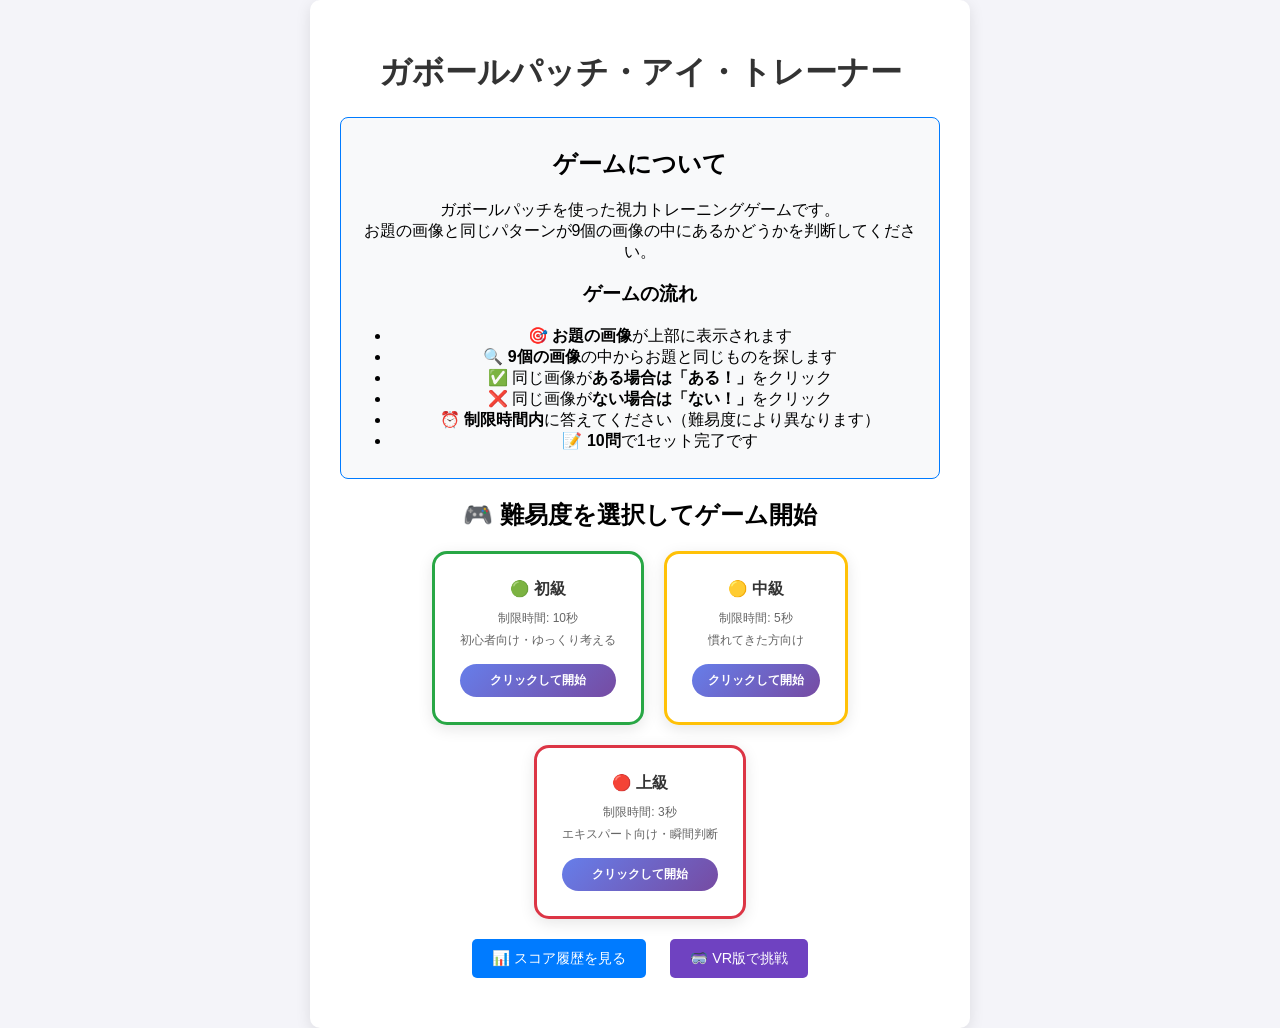
==== index.html @ 8fbe5a4f "Initial commit: Gabor patch eye trainer (PC + VR) Add existing project files (HTML/CSS/JS game, VR m" ====
<!DOCTYPE html>
<html lang="ja">
<head>
    <meta charset="UTF-8">
    <meta name="viewport" content="width=device-width, initial-scale=1.0">
    <title>ガボールパッチ・アイ・トレーナー</title>
    <link rel="stylesheet" href="style.css">
</head>
<body>
    <div id="container">
        <div class="start-container">
            <h1>ガボールパッチ・アイ・トレーナー</h1>
            
            <div class="game-description">
                <h2>ゲームについて</h2>
                <p>ガボールパッチを使った視力トレーニングゲームです。<br>
                お題の画像と同じパターンが9個の画像の中にあるかどうかを判断してください。</p>
                
                <h3>ゲームの流れ</h3>
                <ul>
                    <li>🎯 <strong>お題の画像</strong>が上部に表示されます</li>
                    <li>🔍 <strong>9個の画像</strong>の中からお題と同じものを探します</li>
                    <li>✅ 同じ画像が<strong>ある場合は「ある！」</strong>をクリック</li>
                    <li>❌ 同じ画像が<strong>ない場合は「ない！」</strong>をクリック</li>
                    <li>⏰ <strong>制限時間内</strong>に答えてください（難易度により異なります）</li>
                    <li>📝 <strong>10問</strong>で1セット完了です</li>
                </ul>
            </div>
            
            <!-- 難易度選択 -->
            <div class="difficulty-selection">
                <h2>🎮 難易度を選択してゲーム開始</h2>
                <div class="difficulty-cards">
                    <button class="difficulty-card beginner" onclick="startGame('beginner')">
                        <h3>🟢 初級</h3>
                        <p>制限時間: 10秒</p>
                        <p>初心者向け・ゆっくり考える</p>
                        <div class="start-text">クリックして開始</div>
                    </button>
                    
                    <button class="difficulty-card intermediate" onclick="startGame('intermediate')">
                        <h3>🟡 中級</h3>
                        <p>制限時間: 5秒</p>
                        <p>慣れてきた方向け</p>
                        <div class="start-text">クリックして開始</div>
                    </button>
                    
                    <button class="difficulty-card advanced" onclick="startGame('advanced')">
                        <h3>🔴 上級</h3>
                        <p>制限時間: 3秒</p>
                        <p>エキスパート向け・瞬間判断</p>
                        <div class="start-text">クリックして開始</div>
                    </button>
                </div>
            </div>
            
            <div class="navigation">
                <a href="results.html" class="nav-button">📊 スコア履歴を見る</a>
                <a href="vr-index.html" class="nav-button vr-nav-button">🥽 VR版で挑戦</a>
            </div>
        </div>
    </div>

    <script>
        function startGame(difficulty) {
            // 選択した難易度をローカルストレージに保存
            localStorage.setItem('selectedDifficulty', difficulty);
            // ゲームページに移動
            window.location.href = 'game.html';
        }
    </script>
</body>
</html>
---- style.css ----
body {
    font-family: 'Arial', sans-serif;
    display: flex;
    justify-content: center;
    align-items: center;
    min-height: 100vh;
    margin: 0;
    background-color: #f4f4f9;
}

#container {
    background: #fff;
    padding: 30px;
    border-radius: 10px;
    box-shadow: 0 4px 15px rgba(0, 0, 0, 0.1);
    text-align: center;
    width: 90%;
    max-width: 600px;
}

h1 {
    color: #333;
}

/* ナビゲーション */
.navigation {
    margin: 20px 0;
    text-align: center;
}

.nav-button {
    padding: 10px 20px;
    margin: 0 10px;
    background-color: #007bff;
    color: white;
    border: none;
    border-radius: 5px;
    cursor: pointer;
    text-decoration: none;
    display: inline-block;
    font-size: 0.9em;
}

.nav-button:hover {
    background-color: #0056b3;
}

.reset-button {
    background-color: #dc3545 !important;
    border: 2px solid #dc3545;
    transition: all 0.3s ease;
}

.vr-nav-button {
    background-color: #6f42c1;
}

.vr-nav-button:hover {
    background-color: #59339d;
}

.reset-button:hover {
    background-color: #c82333 !important;
    border-color: #bd2130;
    transform: translateY(-1px);
    box-shadow: 0 4px 8px rgba(220, 53, 69, 0.3);
}

/* 難易度表示 */
.difficulty-info {
    background: #f0f8ff;
    padding: 10px;
    border-radius: 5px;
    margin: 10px 0;
}

/* 難易度選択カード */
.difficulty-cards {
    display: flex;
    gap: 20px;
    justify-content: center;
    flex-wrap: wrap;
    margin: 20px 0;
}

.difficulty-card {
    background: white;
    border: 3px solid #ddd;
    border-radius: 15px;
    padding: 25px;
    min-width: 180px;
    cursor: pointer;
    transition: all 0.3s ease;
    box-shadow: 0 4px 15px rgba(0,0,0,0.1);
    position: relative;
    /* ボタンとしてのスタイルを追加 */
    font-family: inherit;
    outline: none;
    text-align: center;
}

.difficulty-card:hover {
    transform: translateY(-8px);
    box-shadow: 0 8px 25px rgba(0,0,0,0.2);
}

.difficulty-card:active {
    transform: translateY(-3px);
    box-shadow: 0 4px 15px rgba(0,0,0,0.15);
}

.difficulty-card.beginner {
    border-color: #28a745;
}

.difficulty-card.beginner:hover {
    background-color: #f8fff9;
    border-color: #20c997;
}

.difficulty-card.intermediate {
    border-color: #ffc107;
}

.difficulty-card.intermediate:hover {
    background-color: #fffdf0;
    border-color: #e0a800;
}

.difficulty-card.advanced {
    border-color: #dc3545;
}

.difficulty-card.advanced:hover {
    background-color: #fff5f5;
    border-color: #c82333;
}

.difficulty-card h3 {
    margin: 0 0 10px 0;
    color: #333;
}

.difficulty-card p {
    margin: 5px 0;
    color: #666;
    font-size: 0.9em;
}

.start-text {
    margin-top: 15px;
    padding: 8px 16px;
    background: linear-gradient(135deg, #667eea 0%, #764ba2 100%);
    color: white;
    border-radius: 20px;
    font-weight: bold;
    font-size: 0.9em;
    transition: all 0.3s ease;
}

/* スタート画面 */
.start-container {
    text-align: center;
}

.game-description {
    background: #f8f9fa;
    border: 1px solid #007bff;
    border-radius: 8px;
    padding: 10px;
    margin-bottom: 20px;
    text-align: center;
}

/* 結果ページ */
.stats-grid {
    display: grid;
    grid-template-columns: repeat(auto-fit, minmax(200px, 1fr));
    gap: 15px;
    margin: 20px 0;
}

.stat-card {
    background: #f8f9fa;
    padding: 15px;
    border-radius: 8px;
    text-align: center;
    border: 2px solid #e9ecef;
}

.stat-value {
    font-size: 2em;
    font-weight: bold;
    color: #007bff;
}

.stat-label {
    color: #6c757d;
    margin-top: 5px;
}

.chart-container {
    margin: 20px 0;
    padding: 20px;
    background: white;
    border-radius: 10px;
    box-shadow: 0 2px 10px rgba(0,0,0,0.1);
}

.filter-section {
    margin: 20px 0;
    text-align: center;
}

.filter-section select {
    padding: 8px 12px;
    border: 1px solid #ddd;
    border-radius: 5px;
    margin-left: 10px;
}

.no-data {
    text-align: center;
    padding: 40px;
    background: #f8f9fa;
    border-radius: 10px;
    margin: 20px 0;
}

.start-button {
    background-color: #28a745;
    color: white;
    border: none;
    padding: 15px 30px;
    font-size: 1.2em;
    border-radius: 8px;
    cursor: pointer;
    text-decoration: none;
    display: inline-block;
    margin: 10px;
}

.start-button:hover {
    background-color: #218838;
}

.difficulty-info p {
    margin: 0;
    font-weight: bold;
    color: #007bff;
}

/* カウントダウン表示 */
.countdown-overlay {
    position: fixed;
    top: 0;
    left: 0;
    width: 100%;
    height: 100%;
    background: rgba(0, 0, 0, 0.8);
    display: flex;
    justify-content: center;
    align-items: center;
    z-index: 1000;
}

.countdown-content {
    background: white;
    padding: 50px;
    border-radius: 20px;
    text-align: center;
    box-shadow: 0 10px 30px rgba(0, 0, 0, 0.3);
}

.countdown-content h2 {
    color: #333;
    margin-bottom: 20px;
}

#countdown-number {
    font-size: 120px;
    font-weight: bold;
    color: #007bff;
    margin: 20px 0;
    animation: countdown-pulse 1s ease-in-out;
}

@keyframes countdown-pulse {
    0% { transform: scale(1); opacity: 0.5; }
    50% { transform: scale(1.2); opacity: 1; }
    100% { transform: scale(1); opacity: 0.5; }
}

.countdown-content p {
    color: #666;
    font-size: 18px;
    margin-top: 20px;
}

/* ゲームメインエリア（横並びレイアウト） */
#game-main-area {
    display: flex;
    gap: 30px;
    margin: 20px 0;
    align-items: flex-start;
}

/* お題表示エリア */
#target-area {
    flex: 0 0 250px; /* 固定幅250px */
    text-align: center;
}

#target-area h2 {
    color: #007bff;
    margin-bottom: 15px;
    font-size: 1.5em;
}

/* ガボールパッチ表示エリア */
#gabor-area {
    flex: 1; /* 残りのスペースを使用 */
    display: grid;
    /* 3x3のグリッドで均等に配置 */
    grid-template-columns: repeat(3, 1fr); 
    gap: 10px;
    padding: 20px;
    background-color: #f8f9fa;
    border: 2px solid #dee2e6;
    border-radius: 10px;
}

.gabor-patch {
    width: 100%;
    /* アスペクト比を1:1に保つ */
    aspect-ratio: 1 / 1; 
    /* 画像を完全に覆うためにオブジェクトフィットを使用 */
    object-fit: cover; 
    border-radius: 50%; /* パッチを円形にしたい場合 */
}

/* コントロールパネル */
#control-panel {
    margin-top: 20px;
}

/* お題画像のスタイル */
#target-display {
    margin: 15px 0;
    padding: 15px;
    background-color: #f9f9f9;
    border: 3px solid #007bff;
    border-radius: 10px;
    box-shadow: 0 4px 15px rgba(0, 123, 255, 0.2);
}

.target-image {
    width: 150px;
    height: 150px;
    object-fit: cover;
    border-radius: 50%;
    border: 3px solid #333;
}

#answer-buttons {
    margin: 20px 0;
}

#answer-buttons button {
    display: block;
    width: 100%;
    padding: 12px 20px;
    margin: 8px 0;
    font-size: 1.1em;
    cursor: pointer;
    border: none;
    border-radius: 8px;
    transition: all 0.3s ease;
}

#btn-yes {
    background-color: #4CAF50; /* 緑 */
    color: white;
}

#btn-no {
    background-color: #F44336; /* 赤 */
    color: white;
}

#btn-yes:hover, #btn-no:hover {
    opacity: 0.8;
}

/* レスポンシブデザイン */
@media (max-width: 768px) {
    #game-main-area {
        flex-direction: column;
        gap: 20px;
    }
    
    #target-area {
        flex: none;
        width: 100%;
    }
    
    .target-image {
        width: 120px;
        height: 120px;
    }
    
    #answer-buttons {
        display: flex;
        gap: 10px;
    }
    
    #answer-buttons button {
        flex: 1;
        margin: 0;
    }
}

/* 結果表示 */
.hidden {
    display: none;
}

#feedback {
    margin-top: 10px;
    font-weight: bold;
    min-height: 20px; /* 一時的なメッセージ表示用に高さを確保 */
}

/* タイマー表示 */
#time-remaining {
    color: #ff4444;
    font-weight: bold;
    font-size: 1.2em;
}

/* 評価表示 */
.grade {
    font-size: 2em;
    font-weight: bold;
    margin: 15px 0;
}

.grade-A { color: #4CAF50; } /* 緑 */
.grade-B { color: #8BC34A; } /* 薄緑 */
.grade-C { color: #FFC107; } /* 黄 */
.grade-D { color: #FF9800; } /* オレンジ */
.grade-E { color: #F44336; } /* 赤 */
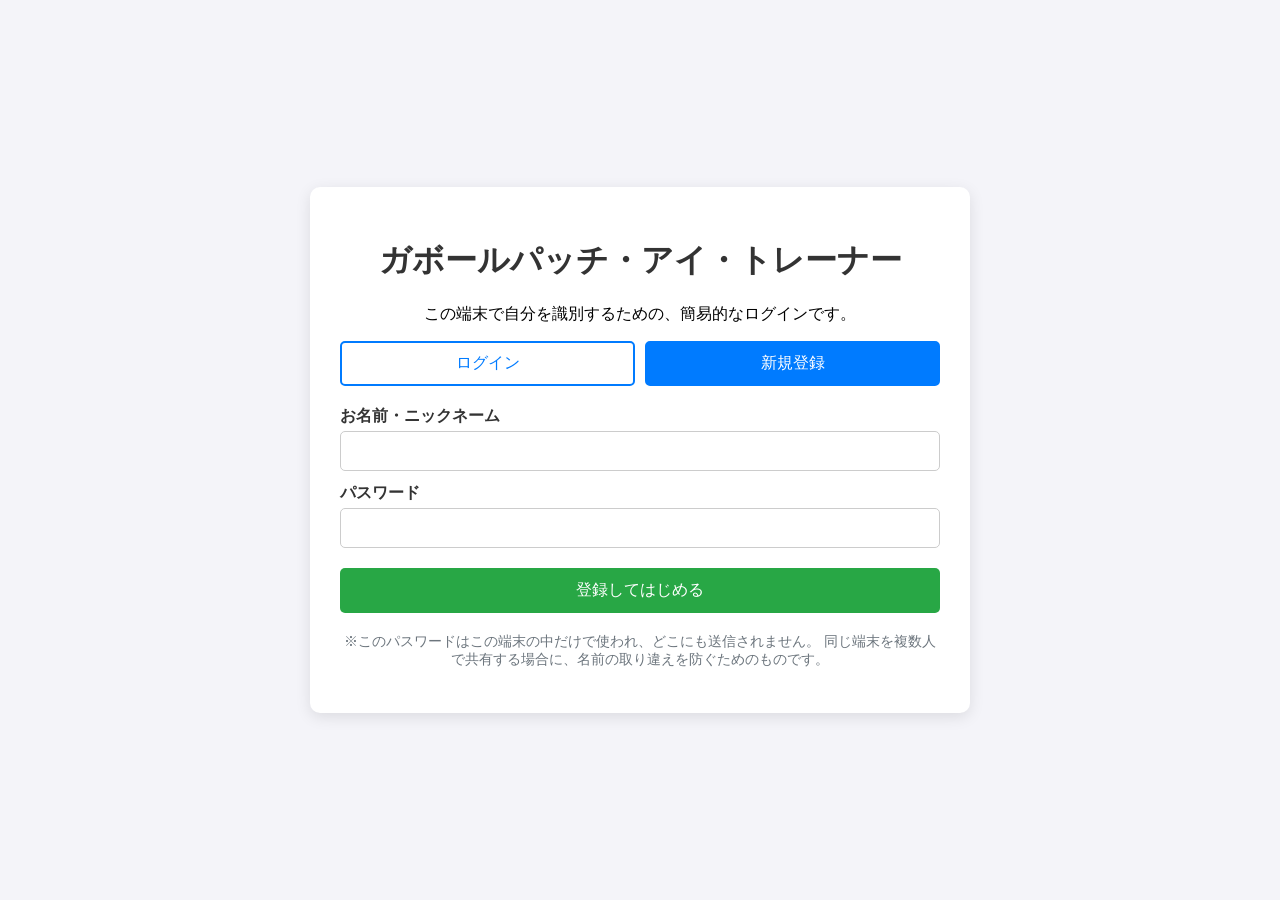
==== commit ad0e535c: "Add a lightweight local login (name + password) to prevent participant mix-ups The previous window.p" ====
--- a/index.html
+++ b/index.html
@@ -58,10 +58,17 @@
                 <a href="results.html" class="nav-button">📊 スコア履歴を見る</a>
                 <a href="vr-index.html" class="nav-button vr-nav-button">🥽 VR版で挑戦</a>
             </div>
+            <p id="current-user-info" style="margin-top:15px; font-size:0.9em; color:#6c757d;"></p>
         </div>
     </div>
 
+    <script src="auth.js"></script>
     <script>
+        if (requireLogin()) {
+            document.getElementById('current-user-info').innerHTML =
+                `${getCurrentUser()} さんとしてプレイ中　<a href="#" onclick="logout(); return false;">ログアウト</a>`;
+        }
+
         function startGame(difficulty) {
             // 選択した難易度をローカルストレージに保存
             localStorage.setItem('selectedDifficulty', difficulty);
